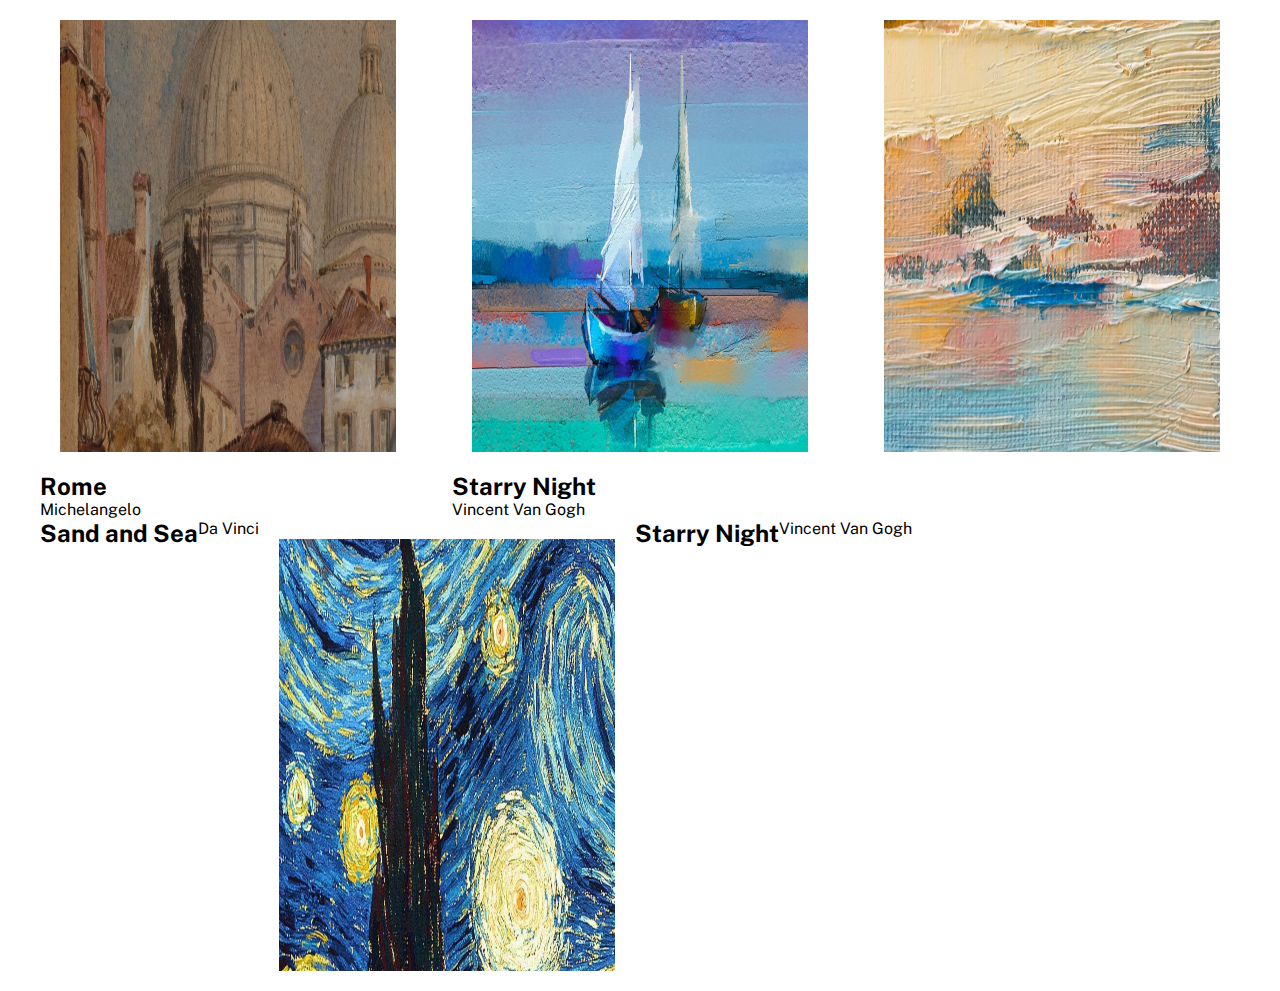
==== Desafio-2-Quest3/index.html @ 433579f7 "first commit" ====
<!DOCTYPE html>
<html lang="en">
<head>
    <meta charset="UTF-8">
    <meta http-equiv="X-UA-Compatible" content="IE=edge">
    <meta name="viewport" content="width=device-width, initial-scale=1.0">
    <title>Lista de imagens</title>
    <link rel="preconnect" href="https://fonts.googleapis.com">
    <link rel="preconnect" href="https://fonts.gstatic.com" crossorigin>
    <link href="https://fonts.googleapis.com/css2?family=Fira+Code:wght@300;400;500;600;700&family=Public+Sans:wght@100;300;700;800&family=Roboto:wght@300;700&family=Source+Serif+Pro:wght@300;400;600&display=swap" rel="stylesheet">
    <link rel="stylesheet" href="style.css">
    <link rel="stylesheet" href="reset.css">
    
</head>
<body>
    <header>
    <section class="flex">
        <div>
            <img src="src/lista-imagens/6.jpg"alt="Rome">
            <h2>Rome</h2>
            <p>Michelangelo</p>
        </div>
        <div>
            <img src="src/lista-imagens/3.jpg" alt="Starry Night">
            <h2>Starry Night</h2>
            <p>Vincent Van Gogh</p>
        </div>
        <img src="src/lista-imagens/4.jpg" alt="Sand and sea">
            <h2>Sand and Sea</h2>
            <p>Da Vinci</p>
        </div>
        <img src="src/lista-imagens/5.jpg" alt="Starry Night">
            <h2>Starry Night</h2>
            <p>Vincent Van Gogh</p>
        </div>

    </section>
    </header>
</body>
</html>
---- Desafio-2-Quest3/style.css ----
.flex{
    max-width: 1200px;
    margin: 0 auto;
    display: flex;
    flex-wrap: wrap;
    flex-direction: row;

   margin: 0 auto;
}
.flex div{
    width: 50%;
    flex: 1 1 200px;
    flex-direction: row;


}
img{
    width: 335.64px;
    height: 432px;
    top: 116px;
    justify-content: space-around;
    display: block;
    padding: 20px;
    
}
img h2{
    position: absolute;
    top: 457px;
    left: 1103px;
    display:flex
    color: #ffffff;
    font-size: 30px; 
}
img p{
    position: absolute;
    top: 381px;
    left: 20px;
    color: #ffffff;
    font-size: 17px;
}
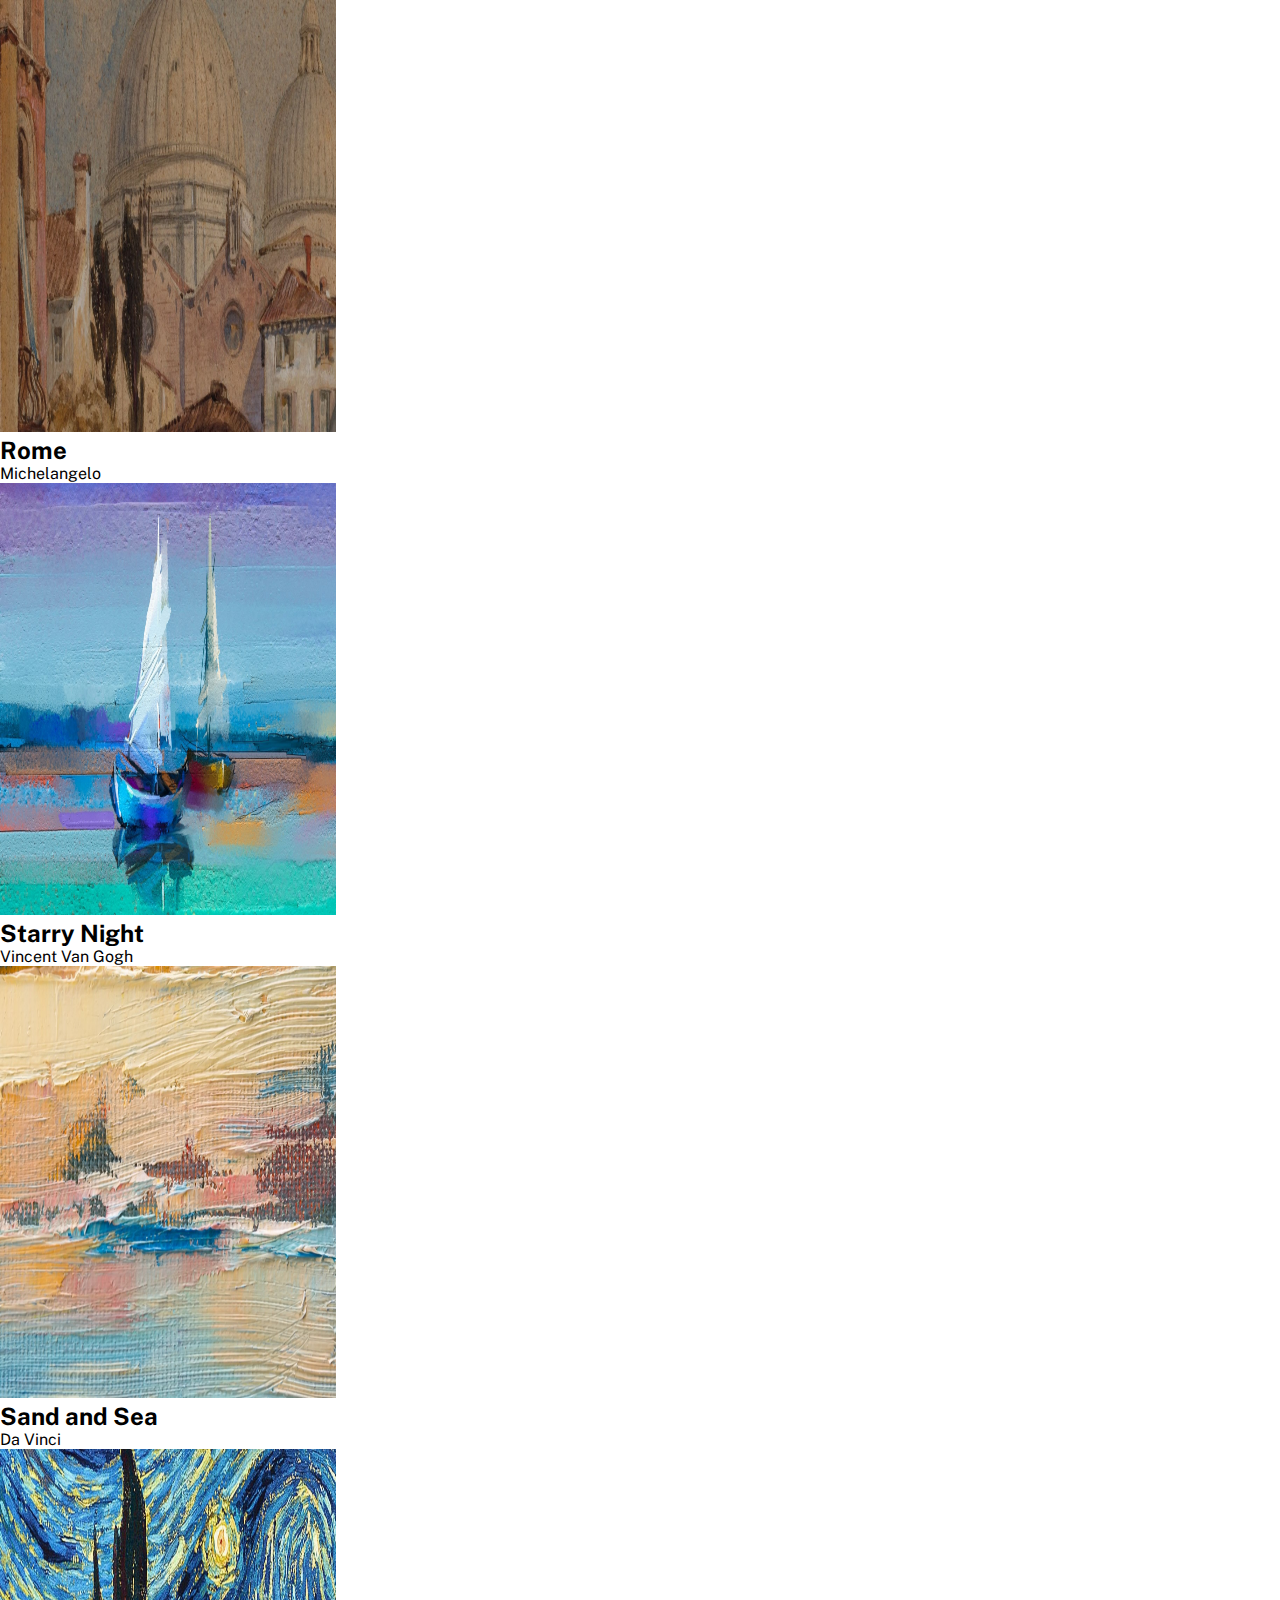
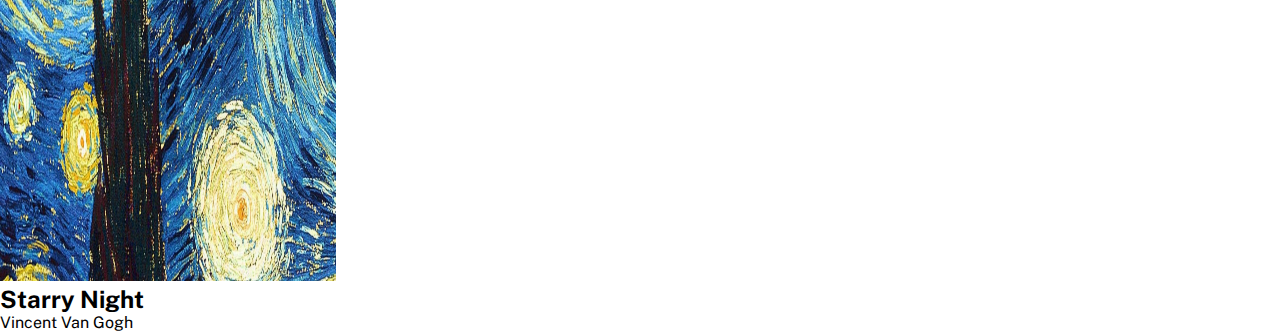
==== commit d68c51bf: "2 commit" ====
--- a/Desafio-2-Quest3/index.html
+++ b/Desafio-2-Quest3/index.html
@@ -14,26 +14,28 @@
 </head>
 <body>
     <header>
-    <section class="flex">
-        <div>
+    <d class="Quadros">
+        <div class="quadro">
             <img src="src/lista-imagens/6.jpg"alt="Rome">
             <h2>Rome</h2>
             <p>Michelangelo</p>
         </div>
-        <div>
+        <div class="quadro">
             <img src="src/lista-imagens/3.jpg" alt="Starry Night">
             <h2>Starry Night</h2>
             <p>Vincent Van Gogh</p>
         </div>
+        <div class="quadro">
         <img src="src/lista-imagens/4.jpg" alt="Sand and sea">
             <h2>Sand and Sea</h2>
             <p>Da Vinci</p>
         </div>
+        <div class="quadro">
         <img src="src/lista-imagens/5.jpg" alt="Starry Night">
             <h2>Starry Night</h2>
             <p>Vincent Van Gogh</p>
         </div>
-
+    </div>
     </section>
     </header>
 </body>
--- a/Desafio-2-Quest3/style.css
+++ b/Desafio-2-Quest3/style.css
@@ -1,30 +1,26 @@
 
 
-.flex{
-    max-width: 1200px;
-    margin: 0 auto;
+.quadros{
     display: flex;
     flex-wrap: wrap;
-    flex-direction: row;
-
-   margin: 0 auto;
+    justify-content: space-around;
 }
-.flex div{
+.quadros div{
     width: 50%;
     flex: 1 1 200px;
     flex-direction: row;
-
+}
+.quadro{
+    position: relative;
 
 }
 img{
     width: 335.64px;
     height: 432px;
-    top: 116px;
-    justify-content: space-around;
-    display: block;
-    padding: 20px;
-    
+    background-size: cover;
+
 }
+
 img h2{
     position: absolute;
     top: 457px;
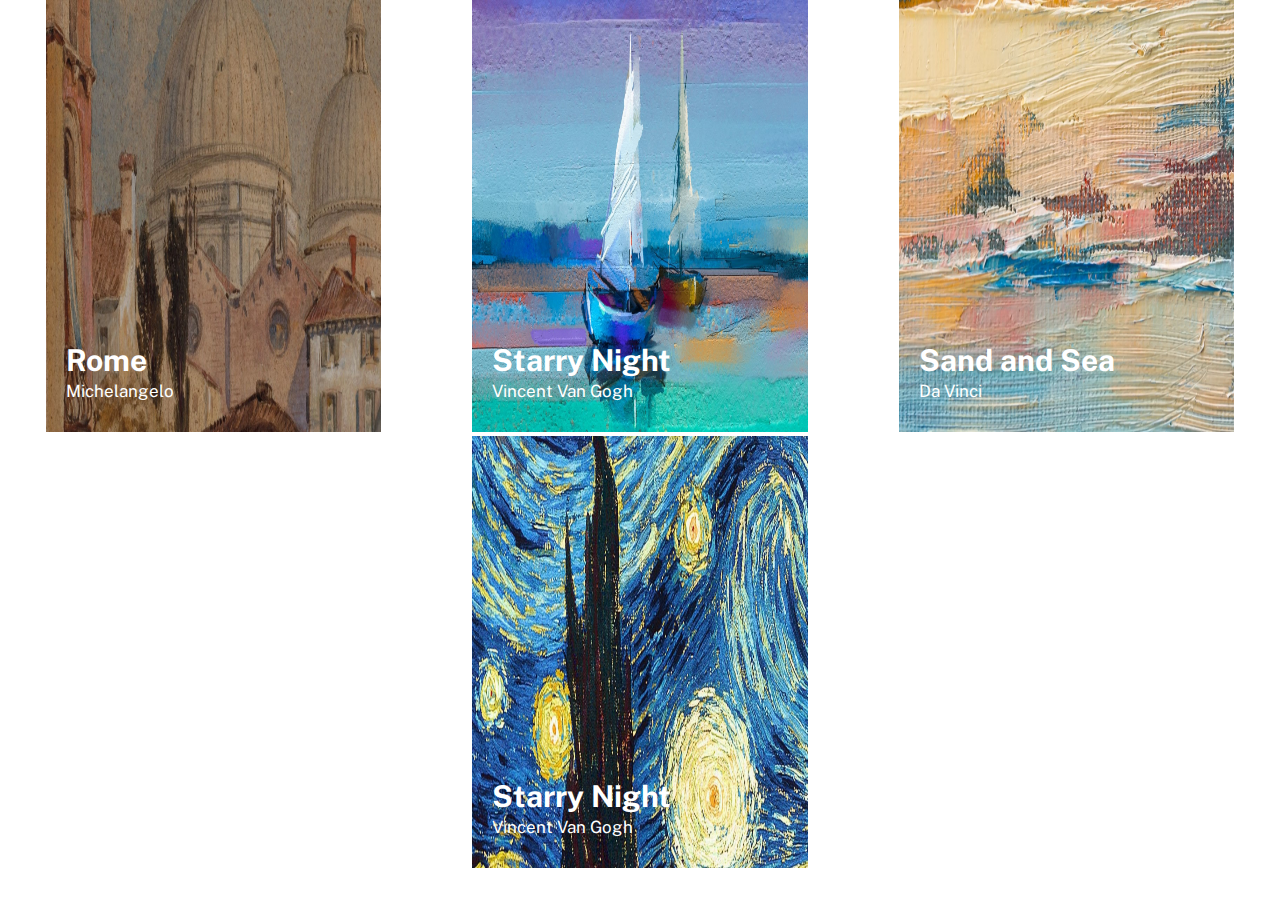
==== commit e6144cd4: "2º commit" ====
--- a/Desafio-2-Quest3/index.html
+++ b/Desafio-2-Quest3/index.html
@@ -14,7 +14,7 @@
 </head>
 <body>
     <header>
-    <d class="Quadros">
+    <section class="quadros">
         <div class="quadro">
             <img src="src/lista-imagens/6.jpg"alt="Rome">
             <h2>Rome</h2>
@@ -35,7 +35,7 @@
             <h2>Starry Night</h2>
             <p>Vincent Van Gogh</p>
         </div>
-    </div>
+    
     </section>
     </header>
 </body>
--- a/Desafio-2-Quest3/style.css
+++ b/Desafio-2-Quest3/style.css
@@ -1,38 +1,36 @@
-
+body{
+    max-width: 1400px;
+}
 
 .quadros{
     display: flex;
     flex-wrap: wrap;
     justify-content: space-around;
 }
-.quadros div{
-    width: 50%;
-    flex: 1 1 200px;
-    flex-direction: row;
-}
+
 .quadro{
     position: relative;
 
 }
-img{
+.quadro img{
     width: 335.64px;
     height: 432px;
     background-size: cover;
 
 }
 
-img h2{
+.quadro h2{
     position: absolute;
-    top: 457px;
-    left: 1103px;
-    display:flex
-    color: #ffffff;
+    top: 342px;
+    left: 20px;
+    color: white;
     font-size: 30px; 
+    font-weight: 700;
 }
-img p{
+.quadro p{
     position: absolute;
     top: 381px;
     left: 20px;
-    color: #ffffff;
+    color: white;
     font-size: 17px;
 }